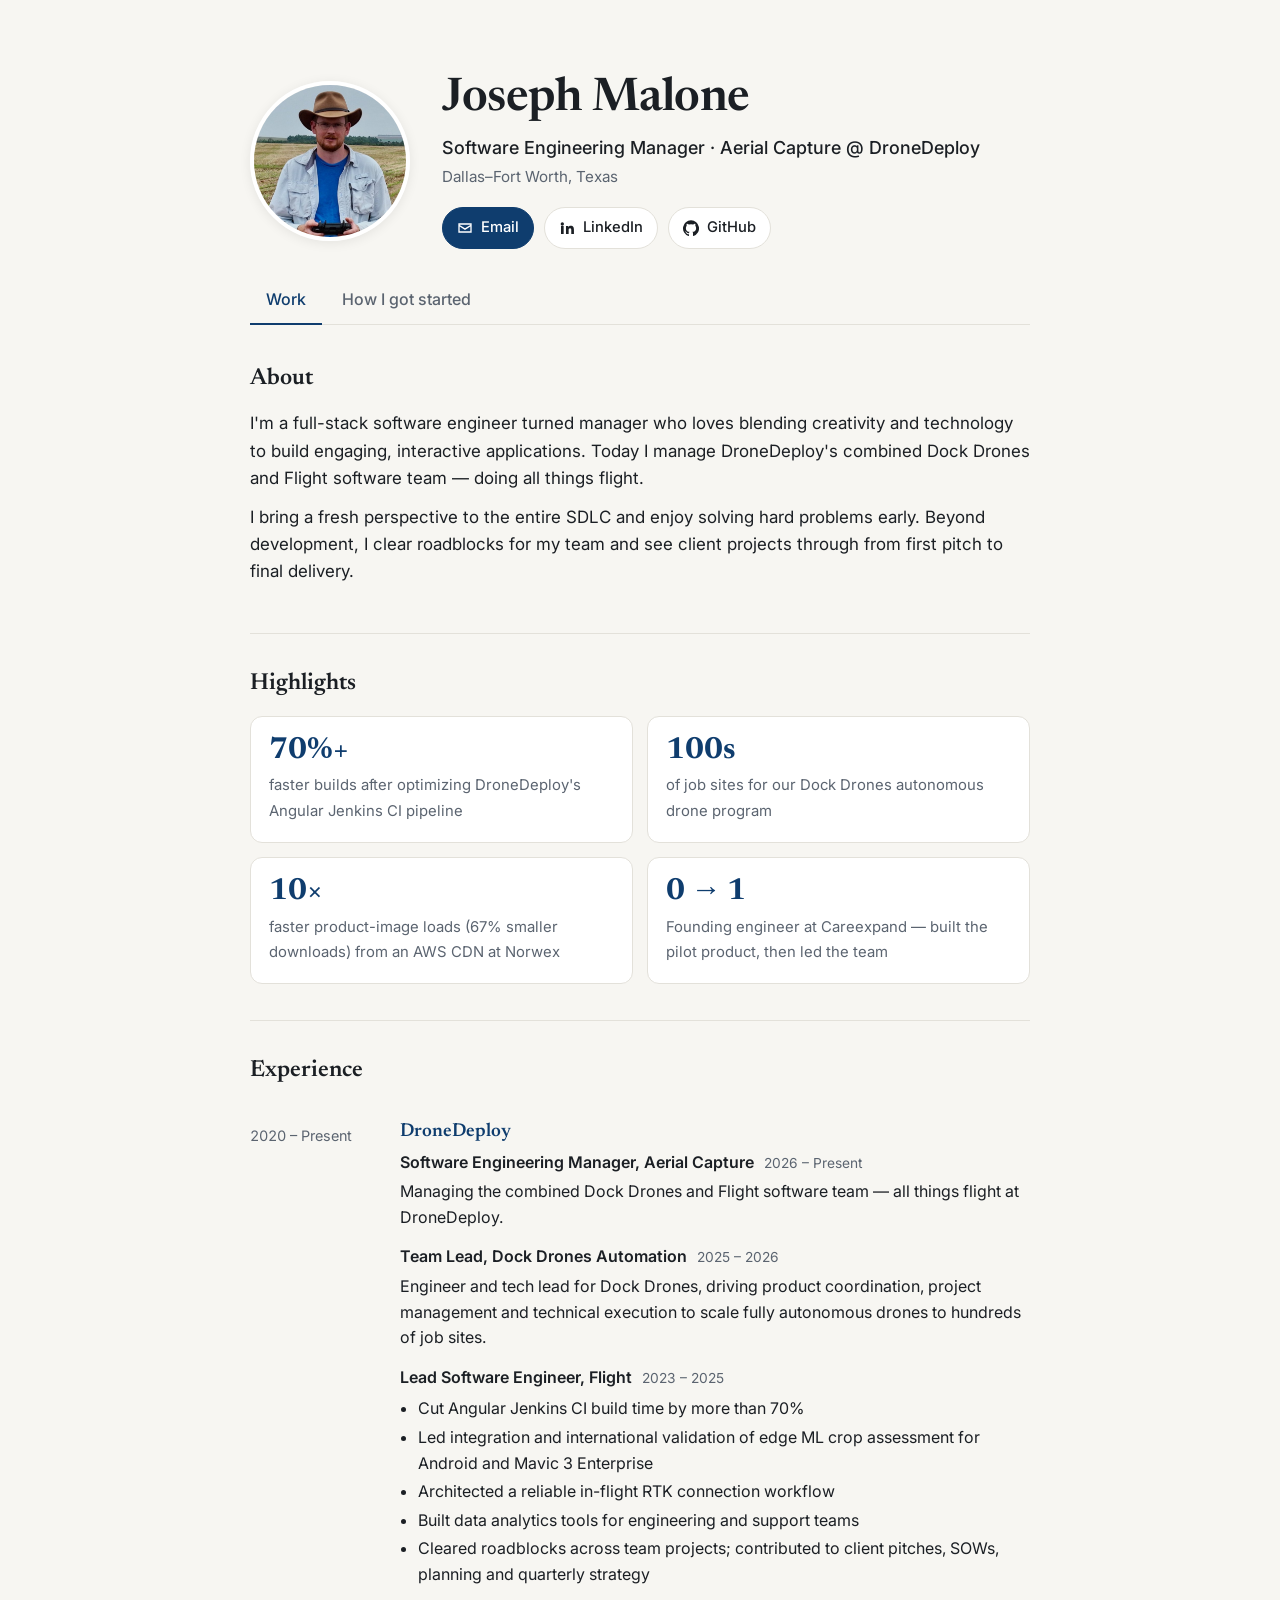
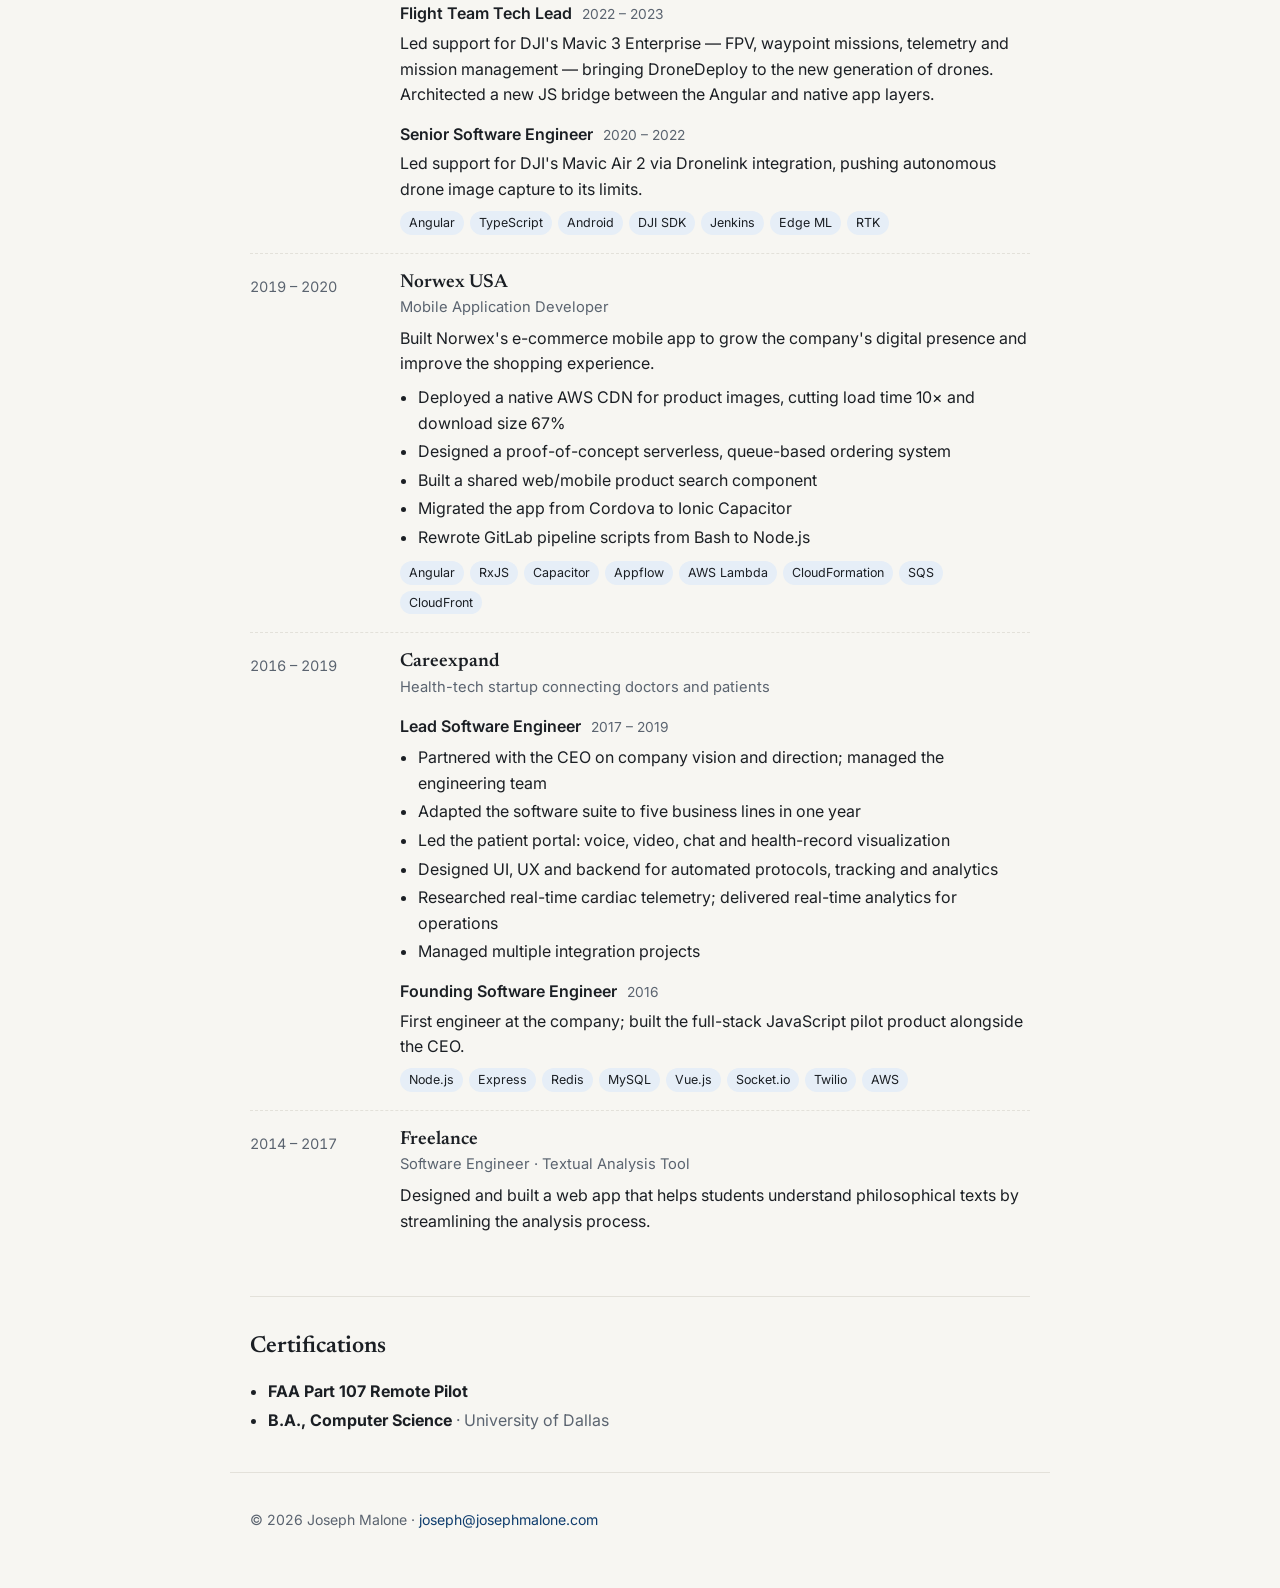
==== index.html @ ea299f33 "Smooth About wording on client work Co-Authored-By: Claude Opus 5.5 <noreply@anthropic.com>" ====
<!doctype html>
<html lang="en">
<head>
<meta charset="utf-8">
<meta name="viewport" content="width=device-width, initial-scale=1">
<title>Joseph Malone — Software Engineering Manager</title>
<meta name="description" content="Joseph Malone — Software Engineering Manager, Aerial Capture at DroneDeploy, leading the Dock Drones and Flight software team. Dallas–Fort Worth.">
<link rel="canonical" href="https://josephmalone.com/">
<meta property="og:type" content="profile">
<meta property="og:title" content="Joseph Malone — Software Engineering Manager">
<meta property="og:description" content="Software Engineering Manager, Aerial Capture at DroneDeploy — leading the Dock Drones and Flight software team.">
<meta property="og:url" content="https://josephmalone.com/">
<meta property="og:image" content="https://josephmalone.com/me.jpg">
<meta name="twitter:card" content="summary">
<meta name="theme-color" content="#0f3d6e">
<link rel="icon" href="/favicon.ico" sizes="32x32">
<link rel="apple-touch-icon" href="/apple-touch-icon.png">
<link rel="icon" type="image/svg+xml" href="data:image/svg+xml,<svg xmlns='http://www.w3.org/2000/svg' viewBox='0 0 64 64'><rect width='64' height='64' rx='14' fill='%230f3d6e'/><text x='32' y='42' font-family='Georgia,serif' font-size='28' fill='white' text-anchor='middle'>JM</text></svg>">
<script type="application/ld+json">
{"@context":"https://schema.org","@type":"Person","name":"Joseph Malone","jobTitle":"Software Engineering Manager","worksFor":{"@type":"Organization","name":"DroneDeploy"},"address":{"@type":"PostalAddress","addressLocality":"Dallas–Fort Worth","addressRegion":"TX"},"url":"https://josephmalone.com/","email":"mailto:joseph@josephmalone.com","alumniOf":"University of Dallas","sameAs":["https://www.linkedin.com/in/josephm28","https://github.com/josephm28"]}
</script>
<link rel="preconnect" href="https://fonts.googleapis.com">
<link rel="preconnect" href="https://fonts.gstatic.com" crossorigin>
<link href="https://fonts.googleapis.com/css2?family=Newsreader:opsz,wght@6..72,500;6..72,600&family=Inter:wght@400;500;600&display=swap" rel="stylesheet">
<style>
:root{
  --bg:#f7f6f2; --surface:#ffffff; --ink:#1b1f24; --muted:#5b6470; --line:#e3e1da;
  --accent:#0f3d6e; --accent-ink:#ffffff; --accent-soft:#e6eef7;
}
@media (prefers-color-scheme: dark){
  :root{ --bg:#111418; --surface:#181c21; --ink:#e8eaed; --muted:#9aa3ad; --line:#2a3038;
    --accent:#7fb2ea; --accent-ink:#0d1520; --accent-soft:#1a2633; }
}
*{box-sizing:border-box}
html{-webkit-text-size-adjust:100%}
body{margin:0;background:var(--bg);color:var(--ink);font:16px/1.6 Inter,system-ui,-apple-system,"Segoe UI",Roboto,sans-serif;-webkit-font-smoothing:antialiased}
a{color:var(--accent);text-decoration:none}
a:hover{text-decoration:underline}
.wrap{max-width:820px;margin:0 auto;padding:0 20px}
h1,h2,h3{font-family:Newsreader,Georgia,serif;font-weight:600;line-height:1.2;margin:0}

header.wrap{padding-top:72px;padding-bottom:28px}
.hero{display:grid;grid-template-columns:160px 1fr;gap:32px;align-items:center}
.hero img{width:160px;height:160px;border-radius:50%;object-fit:cover;object-position:50% 50%;border:4px solid var(--surface);box-shadow:0 2px 12px rgba(0,0,0,.08)}
h1{font-size:clamp(2.1rem,5vw,2.9rem);letter-spacing:-.01em}
.headline{margin:.4rem 0 .15rem;font-size:1.12rem;font-weight:500}
.loc{color:var(--muted);font-size:.95rem;margin:0}
.links{display:flex;flex-wrap:wrap;gap:10px;margin-top:18px}
.btn{display:inline-flex;align-items:center;gap:8px;padding:8px 14px;border-radius:999px;border:1px solid var(--line);background:var(--surface);color:var(--ink);font-size:.92rem;font-weight:500}
.btn:hover{text-decoration:none;border-color:var(--accent);color:var(--accent)}
.btn.primary{background:var(--accent);border-color:var(--accent);color:var(--accent-ink)}
.btn.primary:hover{opacity:.9;color:var(--accent-ink)}
.btn svg{width:16px;height:16px;fill:currentColor}

section{padding:36px 0;border-top:1px solid var(--line)}
h2{font-size:1.45rem;margin-bottom:18px}
.about p{margin:0 0 12px;font-size:1.06rem}

.wins{display:grid;grid-template-columns:repeat(2,1fr);gap:14px}
.win{background:var(--surface);border:1px solid var(--line);border-radius:12px;padding:18px}
.win b{display:block;font-family:Newsreader,Georgia,serif;font-size:1.9rem;color:var(--accent);line-height:1.1;margin-bottom:4px}
.win span{color:var(--muted);font-size:.93rem}

.job{display:grid;grid-template-columns:130px 1fr;gap:20px;padding:18px 0}
.job + .job{border-top:1px dashed var(--line)}
.when{color:var(--muted);font-size:.9rem;font-variant-numeric:tabular-nums;padding-top:3px}
.job h3{font-size:1.18rem}
.org-sub{color:var(--muted);font-size:.92rem;margin:2px 0 6px}
.role{margin-top:14px}
.role:first-of-type{margin-top:6px}
.role h4{margin:0;font-size:1rem;font-weight:600}
.role h4 small{font-weight:400;color:var(--muted);font-size:.86rem;margin-left:6px;white-space:nowrap}
.job p,.role p{margin:4px 0 8px}
.job ul{margin:6px 0 10px;padding-left:1.15rem}
.job li{margin:3px 0}
.tags{display:flex;flex-wrap:wrap;gap:6px;margin-top:8px}
.tags span{font-size:.78rem;padding:2px 9px;border-radius:999px;background:var(--accent-soft);color:var(--ink)}

.earlier{list-style:none;margin:0;padding:0}
.earlier li{display:grid;grid-template-columns:130px 1fr;gap:20px;padding:10px 0}
.earlier li + li{border-top:1px dashed var(--line)}
.earlier b{font-weight:600}
.earlier span{color:var(--muted)}

.cols{display:grid;grid-template-columns:repeat(2,1fr);gap:22px}
.cols h3{font-family:Inter,sans-serif;font-size:.8rem;text-transform:uppercase;letter-spacing:.08em;color:var(--muted);margin-bottom:6px}
.cols p,.cols ul{margin:0}
.cols ul{padding-left:1.1rem}
.certs{margin:0;padding-left:1.15rem}
.certs li{margin:3px 0}
.certs span{color:var(--muted)}

.tabs{display:flex;gap:4px;border-bottom:1px solid var(--line);margin-bottom:4px}
.tabs a{padding:10px 16px;color:var(--muted);font-weight:500;border-bottom:2px solid transparent;margin-bottom:-1px}
.tabs a:hover{text-decoration:none;color:var(--ink)}
.tabs a[aria-selected="true"]{color:var(--accent);border-bottom-color:var(--accent)}
.panel > section:first-child{border-top:none}
.js .panel[hidden]{display:none}
footer.wrap{padding-top:36px;padding-bottom:56px;border-top:1px solid var(--line);color:var(--muted);font-size:.88rem}

@media (max-width:640px){
  header.wrap{padding-top:44px;padding-bottom:20px}
  .hero{grid-template-columns:1fr;gap:18px}
  .hero img{width:112px;height:112px}
  .wins,.cols{grid-template-columns:1fr}
  .job,.earlier li{grid-template-columns:1fr;gap:2px}
}
@media print{
  .tabs{display:none}
  .panel[hidden]{display:block!important}
  body{background:#fff;font-size:12px}
  .links .btn{border:none;padding:0}
  section{padding:16px 0}
}
</style>
</head>
<body>
<header class="wrap">
  <div class="hero">
    <img src="me.jpg" alt="Portrait of Joseph Malone" width="160" height="160">
    <div>
      <h1>Joseph Malone</h1>
      <p class="headline">Software Engineering Manager · Aerial Capture @ DroneDeploy</p>
      <p class="loc">Dallas–Fort Worth, Texas</p>
      <div class="links">
        <a class="btn primary" href="mailto:joseph@josephmalone.com">
          <svg viewBox="0 0 24 24" aria-hidden="true"><path d="M2 5h20v14H2V5zm2 2v.5l8 5 8-5V7H4zm16 2.86-8 5-8-5V17h16V9.86z"/></svg>Email</a>
        <a class="btn" href="https://www.linkedin.com/in/josephm28" target="_blank" rel="noopener">
          <svg viewBox="0 0 24 24" aria-hidden="true"><path d="M4.98 3.5a2.5 2.5 0 1 1 0 5 2.5 2.5 0 0 1 0-5zM3 9h4v12H3V9zm7 0h3.8v1.7h.05c.53-1 1.830-2.05 3.77-2.05 4.03 0 4.78 2.65 4.78 6.1V21h-4v-5.5c0-1.3-.02-3-1.83-3-1.83 0-2.12 1.43-2.120 2.9V21h-4V9z"/></svg>LinkedIn</a>
        <a class="btn" href="https://github.com/josephm28" target="_blank" rel="noopener">
          <svg viewBox="0 0 24 24" aria-hidden="true"><path d="M12 .5a12 12 0 0 0-3.8 23.38c.6.11.82-.26.82-.58v-2.03c-3.34.73-4.040-1.61-4.040-1.61-.55-1.39-1.33-1.76-1.33-1.76-1.09-.74.08-.73.08-.73 1.2.09 1.84 1.24 1.84 1.24 1.07 1.83 2.8 1.3 3.49 1 .1-.78.42-1.3.76-1.6-2.67-.3-5.47-1.33-5.47-5.93 0-1.31.47-2.38 1.24-3.22-.13-.3-.54-1.52.12-3.18 0 0 1-.32 3.3 1.23a11.5 11.5 0 0 1 6 0c2.28-1.55 3.29-1.23 3.29-1.23.66 1.66.25 2.88.12 3.18.77.84 1.23 1.91 1.23 3.22 0 4.61-2.8 5.62-5.48 5.92.43.37.82 1.1.82 2.22v3.29c0 .32.22.7.83.58A12 12 0 0 0 12 .5z"/></svg>GitHub</a>
      </div>
    </div>
  </div>
</header>

<main class="wrap">
  <nav class="tabs" role="tablist" aria-label="Sections">
    <a href="#work" role="tab" id="tab-work" aria-controls="panel-work" aria-selected="true">Work</a>
    <a href="#started" role="tab" id="tab-started" aria-controls="panel-started" aria-selected="false">How I got started</a>
  </nav>
  <div id="panel-work" class="panel" role="tabpanel" aria-labelledby="tab-work">
  <section class="about" aria-labelledby="about">
    <h2 id="about">About</h2>
    <p>I'm a full-stack software engineer turned manager who loves blending creativity and technology to build engaging, interactive applications. Today I manage DroneDeploy's combined Dock Drones and Flight software team — doing all things flight.</p>
    <p>I bring a fresh perspective to the entire SDLC and enjoy solving hard problems early. Beyond development, I clear roadblocks for my team and see client projects through from first pitch to final delivery.</p>
  </section>

  <section aria-labelledby="highlights">
    <h2 id="highlights">Highlights</h2>
    <div class="wins">
      <div class="win"><b>70%+</b><span>faster builds after optimizing DroneDeploy's Angular Jenkins CI pipeline</span></div>
      <div class="win"><b>100s</b><span>of job sites for our Dock Drones autonomous drone program</span></div>
      <div class="win"><b>10×</b><span>faster product-image loads (67% smaller downloads) from an AWS CDN at Norwex</span></div>
      <div class="win"><b>0 → 1</b><span>Founding engineer at Careexpand — built the pilot product, then led the team</span></div>
    </div>
  </section>

  <section aria-labelledby="experience">
    <h2 id="experience">Experience</h2>

    <article class="job">
      <div class="when">2020 – Present</div>
      <div>
        <h3><a href="https://www.dronedeploy.com/" target="_blank" rel="noopener">DroneDeploy</a></h3>
        <div class="role">
          <h4>Software Engineering Manager, Aerial Capture <small>2026 – Present</small></h4>
          <p>Managing the combined Dock Drones and Flight software team — all things flight at DroneDeploy.</p>
        </div>
        <div class="role">
          <h4>Team Lead, Dock Drones Automation <small>2025 – 2026</small></h4>
          <p>Engineer and tech lead for Dock Drones, driving product coordination, project management and technical execution to scale fully autonomous drones to hundreds of job sites.</p>
        </div>
        <div class="role">
          <h4>Lead Software Engineer, Flight <small>2023 – 2025</small></h4>
          <ul>
            <li>Cut Angular Jenkins CI build time by more than 70%</li>
            <li>Led integration and international validation of edge ML crop assessment for Android and Mavic 3 Enterprise</li>
            <li>Architected a reliable in-flight RTK connection workflow</li>
            <li>Built data analytics tools for engineering and support teams</li>
            <li>Cleared roadblocks across team projects; contributed to client pitches, SOWs, planning and quarterly strategy</li>
          </ul>
        </div>
        <div class="role">
          <h4>Flight Team Tech Lead <small>2022 – 2023</small></h4>
          <p>Led support for DJI's Mavic 3 Enterprise — FPV, waypoint missions, telemetry and mission management — bringing DroneDeploy to the new generation of drones. Architected a new JS bridge between the Angular and native app layers.</p>
        </div>
        <div class="role">
          <h4>Senior Software Engineer <small>2020 – 2022</small></h4>
          <p>Led support for DJI's Mavic Air 2 via Dronelink integration, pushing autonomous drone image capture to its limits.</p>
        </div>
        <div class="tags"><span>Angular</span><span>TypeScript</span><span>Android</span><span>DJI SDK</span><span>Jenkins</span><span>Edge ML</span><span>RTK</span></div>
      </div>
    </article>

    <article class="job">
      <div class="when">2019 – 2020</div>
      <div>
        <h3>Norwex USA</h3>
        <div class="org-sub">Mobile Application Developer</div>
        <p>Built Norwex's e-commerce mobile app to grow the company's digital presence and improve the shopping experience.</p>
        <ul>
          <li>Deployed a native AWS CDN for product images, cutting load time 10× and download size 67%</li>
          <li>Designed a proof-of-concept serverless, queue-based ordering system</li>
          <li>Built a shared web/mobile product search component</li>
          <li>Migrated the app from Cordova to Ionic Capacitor</li>
          <li>Rewrote GitLab pipeline scripts from Bash to Node.js</li>
        </ul>
        <div class="tags"><span>Angular</span><span>RxJS</span><span>Capacitor</span><span>Appflow</span><span>AWS Lambda</span><span>CloudFormation</span><span>SQS</span><span>CloudFront</span></div>
      </div>
    </article>

    <article class="job">
      <div class="when">2016 – 2019</div>
      <div>
        <h3>Careexpand</h3>
        <div class="org-sub">Health-tech startup connecting doctors and patients</div>
        <div class="role">
          <h4>Lead Software Engineer <small>2017 – 2019</small></h4>
          <ul>
            <li>Partnered with the CEO on company vision and direction; managed the engineering team</li>
            <li>Adapted the software suite to five business lines in one year</li>
            <li>Led the patient portal: voice, video, chat and health-record visualization</li>
            <li>Designed UI, UX and backend for automated protocols, tracking and analytics</li>
            <li>Researched real-time cardiac telemetry; delivered real-time analytics for operations</li>
            <li>Managed multiple integration projects</li>
          </ul>
        </div>
        <div class="role">
          <h4>Founding Software Engineer <small>2016</small></h4>
          <p>First engineer at the company; built the full-stack JavaScript pilot product alongside the CEO.</p>
        </div>
        <div class="tags"><span>Node.js</span><span>Express</span><span>Redis</span><span>MySQL</span><span>Vue.js</span><span>Socket.io</span><span>Twilio</span><span>AWS</span></div>
      </div>
    </article>

    <article class="job">
      <div class="when">2014 – 2017</div>
      <div>
        <h3>Freelance</h3>
        <div class="org-sub">Software Engineer · Textual Analysis Tool</div>
        <p>Designed and built a web app that helps students understand philosophical texts by streamlining the analysis process.</p>
      </div>
    </article>
  </section>

  <section aria-labelledby="certifications">
    <h2 id="certifications">Certifications</h2>
    <ul class="certs">
      <li><b>FAA Part 107 Remote Pilot</b></li>
      <li><b>B.A., Computer Science</b> <span>· University of Dallas</span></li>
    </ul>
  </section>

  </div>
  <div id="panel-started" class="panel" role="tabpanel" aria-labelledby="tab-started">
  <section aria-labelledby="earlier">
    <h2 id="earlier">Earlier</h2>
    <ul class="earlier">
      <li><div class="when">2015</div><div><b>Computer Science Teacher</b>, Rex Programming<br><span>Taught middle schoolers introductory PHP and server-side programming.</span></div></li>
      <li><div class="when">2013, 2014</div><div><b>Student Intern</b>, Sandia National Laboratories — Center for Cyber Defenders<br><span>Led a team building a network-traffic analysis UI; extended the open-source Trigger project; built a Python API for REST and JSON-RPC.</span></div></li>
      <li><div class="when">2012 – 2016</div><div><b>Student Aide</b>, University of Dallas (Rome Office)<br><span>Office IT and website solutions.</span></div></li>
      <li><div class="when">2011, 2012</div><div><b>Software Engineer Intern</b>, Air Force Research Laboratory, Kirtland AFB<br><span>Workflow tools for digital paperwork, SharePoint sites, SQL procedures and web apps.</span></div></li>
    </ul>
  </section>

  <section aria-labelledby="more">
    <h2 id="more">Education &amp; more</h2>
    <div class="cols">
      <div><h3>Education</h3><p><b>University of Dallas</b>, 2012 – 2016<br>B.A., Computer Science and Classics</p></div>
      <div><h3>Top skills</h3><p>Technical problem-solving and obstacle removal · Solution architecture · Solution delivery</p></div>
      <div><h3>Languages</h3><p>English (native) · Latin, Ancient Greek (limited working)</p></div>
      <div><h3>Honors</h3><ul><li>ACM International Collegiate Programming Contest (3×)</li><li>3rd Award, International Science and Engineering Fair — Computer Science</li><li>1st Place, New Mexico State Science Fair — Math</li></ul></div>
    </div>
  </section>
  </div>
</main>

<footer class="wrap">
  © <span id="y">2026</span> Joseph Malone · <a href="mailto:joseph@josephmalone.com">joseph@josephmalone.com</a>
</footer>
<script>document.getElementById('y').textContent=new Date().getFullYear()</script>
<script>
document.documentElement.classList.add('js');
(function(){
  var tabs=[].slice.call(document.querySelectorAll('.tabs a'));
  // Panels use id="panel-<name>" so a #<name> URL never matches an element and the browser doesn't jump.
  function valid(id){var el=id&&document.getElementById('panel-'+id);return el&&el.classList.contains('panel')?'panel-'+id:'panel-work';}
  function show(id){
    id=valid(id);
    tabs.forEach(function(t){
      var on=t.getAttribute('aria-controls')===id;
      t.setAttribute('aria-selected',on);
      t.tabIndex=on?0:-1;
      document.getElementById(t.getAttribute('aria-controls')).hidden=!on;
    });
  }
  function select(t,focus){
    var id=t.getAttribute('aria-controls');
    show(id.replace('panel-',''));
    if(focus)t.focus();
    try{history.replaceState(null,'','#'+id.replace('panel-',''))}catch(e){}
  }
  tabs.forEach(function(t,i){
    t.addEventListener('click',function(ev){ev.preventDefault();select(t);});
    t.addEventListener('keydown',function(ev){
      var n=tabs.length,j=null;
      if(ev.key==='ArrowRight')j=(i+1)%n;
      else if(ev.key==='ArrowLeft')j=(i-1+n)%n;
      else if(ev.key==='Home')j=0;
      else if(ev.key==='End')j=n-1;
      else if(ev.key===' '){ev.preventDefault();select(t);return;}
      if(j!==null){ev.preventDefault();select(tabs[j],true);}
    });
  });
  window.addEventListener('hashchange',function(){show(location.hash.slice(1));});
  show(location.hash.slice(1));
})();
</script>
</body>
</html>
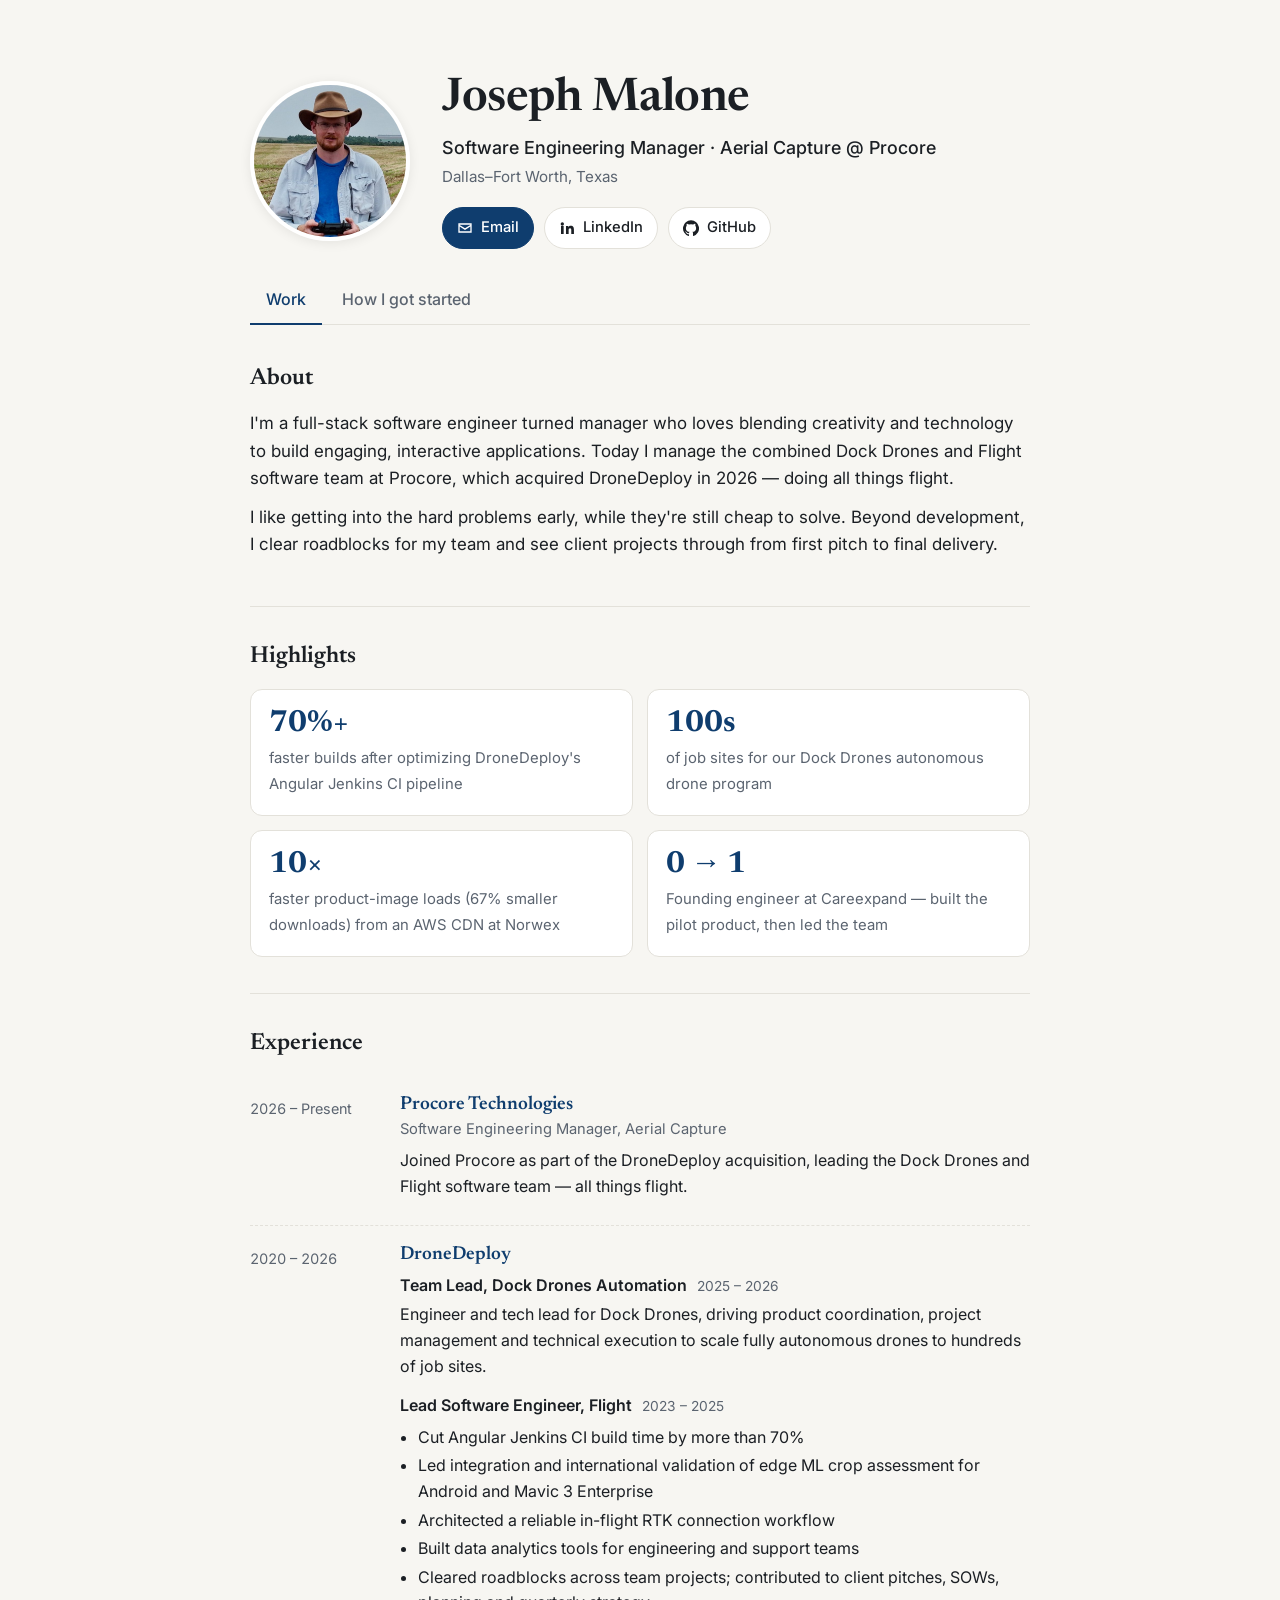
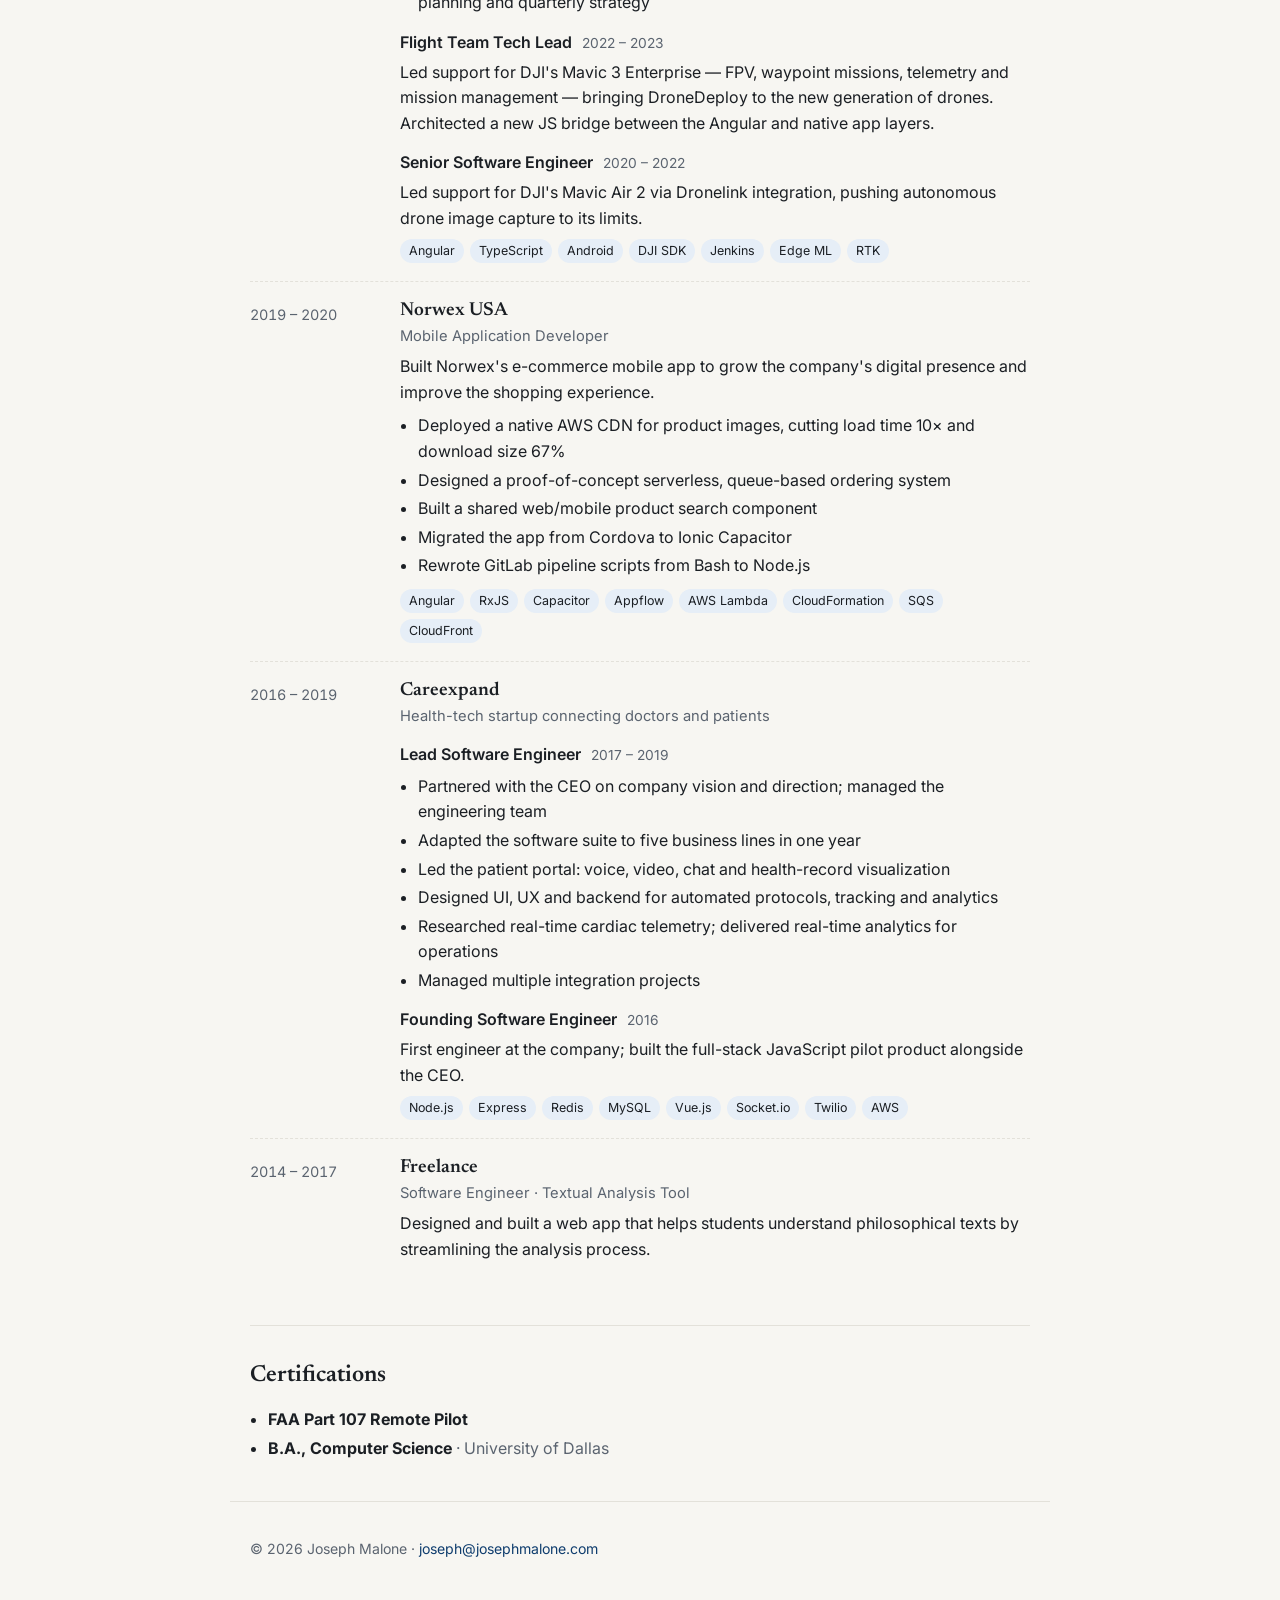
==== commit dfd10c77: "Add Procore role after DroneDeploy acquisition; rework About paragraph - Headline, meta, structured " ====
--- a/index.html
+++ b/index.html
@@ -4,11 +4,11 @@
 <meta charset="utf-8">
 <meta name="viewport" content="width=device-width, initial-scale=1">
 <title>Joseph Malone — Software Engineering Manager</title>
-<meta name="description" content="Joseph Malone — Software Engineering Manager, Aerial Capture at DroneDeploy, leading the Dock Drones and Flight software team. Dallas–Fort Worth.">
+<meta name="description" content="Joseph Malone — Software Engineering Manager, Aerial Capture at Procore, leading the Dock Drones and Flight software team. Dallas–Fort Worth.">
 <link rel="canonical" href="https://josephmalone.com/">
 <meta property="og:type" content="profile">
 <meta property="og:title" content="Joseph Malone — Software Engineering Manager">
-<meta property="og:description" content="Software Engineering Manager, Aerial Capture at DroneDeploy — leading the Dock Drones and Flight software team.">
+<meta property="og:description" content="Software Engineering Manager, Aerial Capture at Procore — leading the Dock Drones and Flight software team.">
 <meta property="og:url" content="https://josephmalone.com/">
 <meta property="og:image" content="https://josephmalone.com/me.jpg">
 <meta name="twitter:card" content="summary">
@@ -17,7 +17,7 @@
 <link rel="apple-touch-icon" href="/apple-touch-icon.png">
 <link rel="icon" type="image/svg+xml" href="data:image/svg+xml,<svg xmlns='http://www.w3.org/2000/svg' viewBox='0 0 64 64'><rect width='64' height='64' rx='14' fill='%230f3d6e'/><text x='32' y='42' font-family='Georgia,serif' font-size='28' fill='white' text-anchor='middle'>JM</text></svg>">
 <script type="application/ld+json">
-{"@context":"https://schema.org","@type":"Person","name":"Joseph Malone","jobTitle":"Software Engineering Manager","worksFor":{"@type":"Organization","name":"DroneDeploy"},"address":{"@type":"PostalAddress","addressLocality":"Dallas–Fort Worth","addressRegion":"TX"},"url":"https://josephmalone.com/","email":"mailto:joseph@josephmalone.com","alumniOf":"University of Dallas","sameAs":["https://www.linkedin.com/in/josephm28","https://github.com/josephm28"]}
+{"@context":"https://schema.org","@type":"Person","name":"Joseph Malone","jobTitle":"Software Engineering Manager","worksFor":{"@type":"Organization","name":"Procore Technologies"},"address":{"@type":"PostalAddress","addressLocality":"Dallas–Fort Worth","addressRegion":"TX"},"url":"https://josephmalone.com/","email":"mailto:joseph@josephmalone.com","alumniOf":"University of Dallas","sameAs":["https://www.linkedin.com/in/josephm28","https://github.com/josephm28"]}
 </script>
 <link rel="preconnect" href="https://fonts.googleapis.com">
 <link rel="preconnect" href="https://fonts.gstatic.com" crossorigin>
@@ -120,7 +120,7 @@
     <img src="me.jpg" alt="Portrait of Joseph Malone" width="160" height="160">
     <div>
       <h1>Joseph Malone</h1>
-      <p class="headline">Software Engineering Manager · Aerial Capture @ DroneDeploy</p>
+      <p class="headline">Software Engineering Manager · Aerial Capture @ Procore</p>
       <p class="loc">Dallas–Fort Worth, Texas</p>
       <div class="links">
         <a class="btn primary" href="mailto:joseph@josephmalone.com">
@@ -142,8 +142,8 @@
   <div id="panel-work" class="panel" role="tabpanel" aria-labelledby="tab-work">
   <section class="about" aria-labelledby="about">
     <h2 id="about">About</h2>
-    <p>I'm a full-stack software engineer turned manager who loves blending creativity and technology to build engaging, interactive applications. Today I manage DroneDeploy's combined Dock Drones and Flight software team — doing all things flight.</p>
-    <p>I bring a fresh perspective to the entire SDLC and enjoy solving hard problems early. Beyond development, I clear roadblocks for my team and see client projects through from first pitch to final delivery.</p>
+    <p>I'm a full-stack software engineer turned manager who loves blending creativity and technology to build engaging, interactive applications. Today I manage the combined Dock Drones and Flight software team at Procore, which acquired DroneDeploy in 2026 — doing all things flight.</p>
+    <p>I like getting into the hard problems early, while they're still cheap to solve. Beyond development, I clear roadblocks for my team and see client projects through from first pitch to final delivery.</p>
   </section>
 
   <section aria-labelledby="highlights">
@@ -160,13 +160,18 @@
     <h2 id="experience">Experience</h2>
 
     <article class="job">
-      <div class="when">2020 – Present</div>
+      <div class="when">2026 – Present</div>
+      <div>
+        <h3><a href="https://www.procore.com/" target="_blank" rel="noopener">Procore Technologies</a></h3>
+        <div class="org-sub">Software Engineering Manager, Aerial Capture</div>
+        <p>Joined Procore as part of the DroneDeploy acquisition, leading the Dock Drones and Flight software team — all things flight.</p>
+      </div>
+    </article>
+
+    <article class="job">
+      <div class="when">2020 – 2026</div>
       <div>
         <h3><a href="https://www.dronedeploy.com/" target="_blank" rel="noopener">DroneDeploy</a></h3>
-        <div class="role">
-          <h4>Software Engineering Manager, Aerial Capture <small>2026 – Present</small></h4>
-          <p>Managing the combined Dock Drones and Flight software team — all things flight at DroneDeploy.</p>
-        </div>
         <div class="role">
           <h4>Team Lead, Dock Drones Automation <small>2025 – 2026</small></h4>
           <p>Engineer and tech lead for Dock Drones, driving product coordination, project management and technical execution to scale fully autonomous drones to hundreds of job sites.</p>
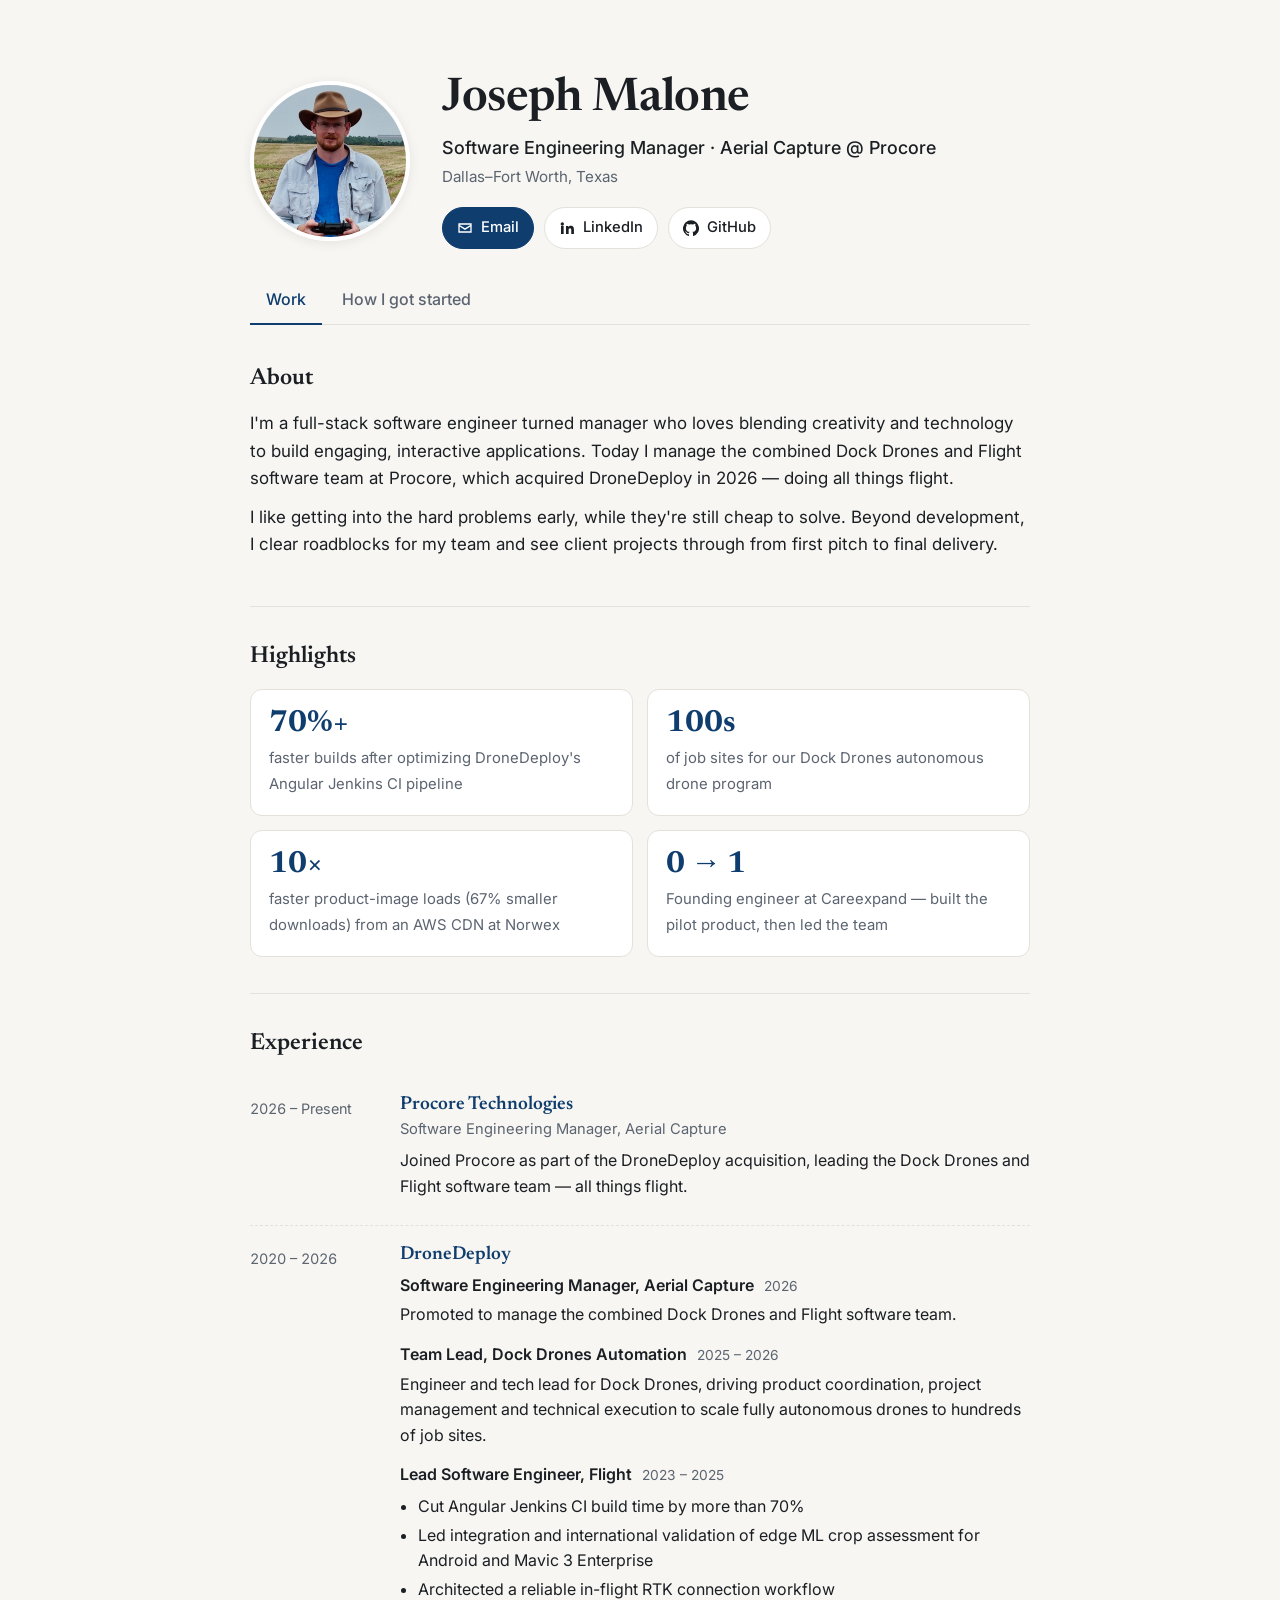
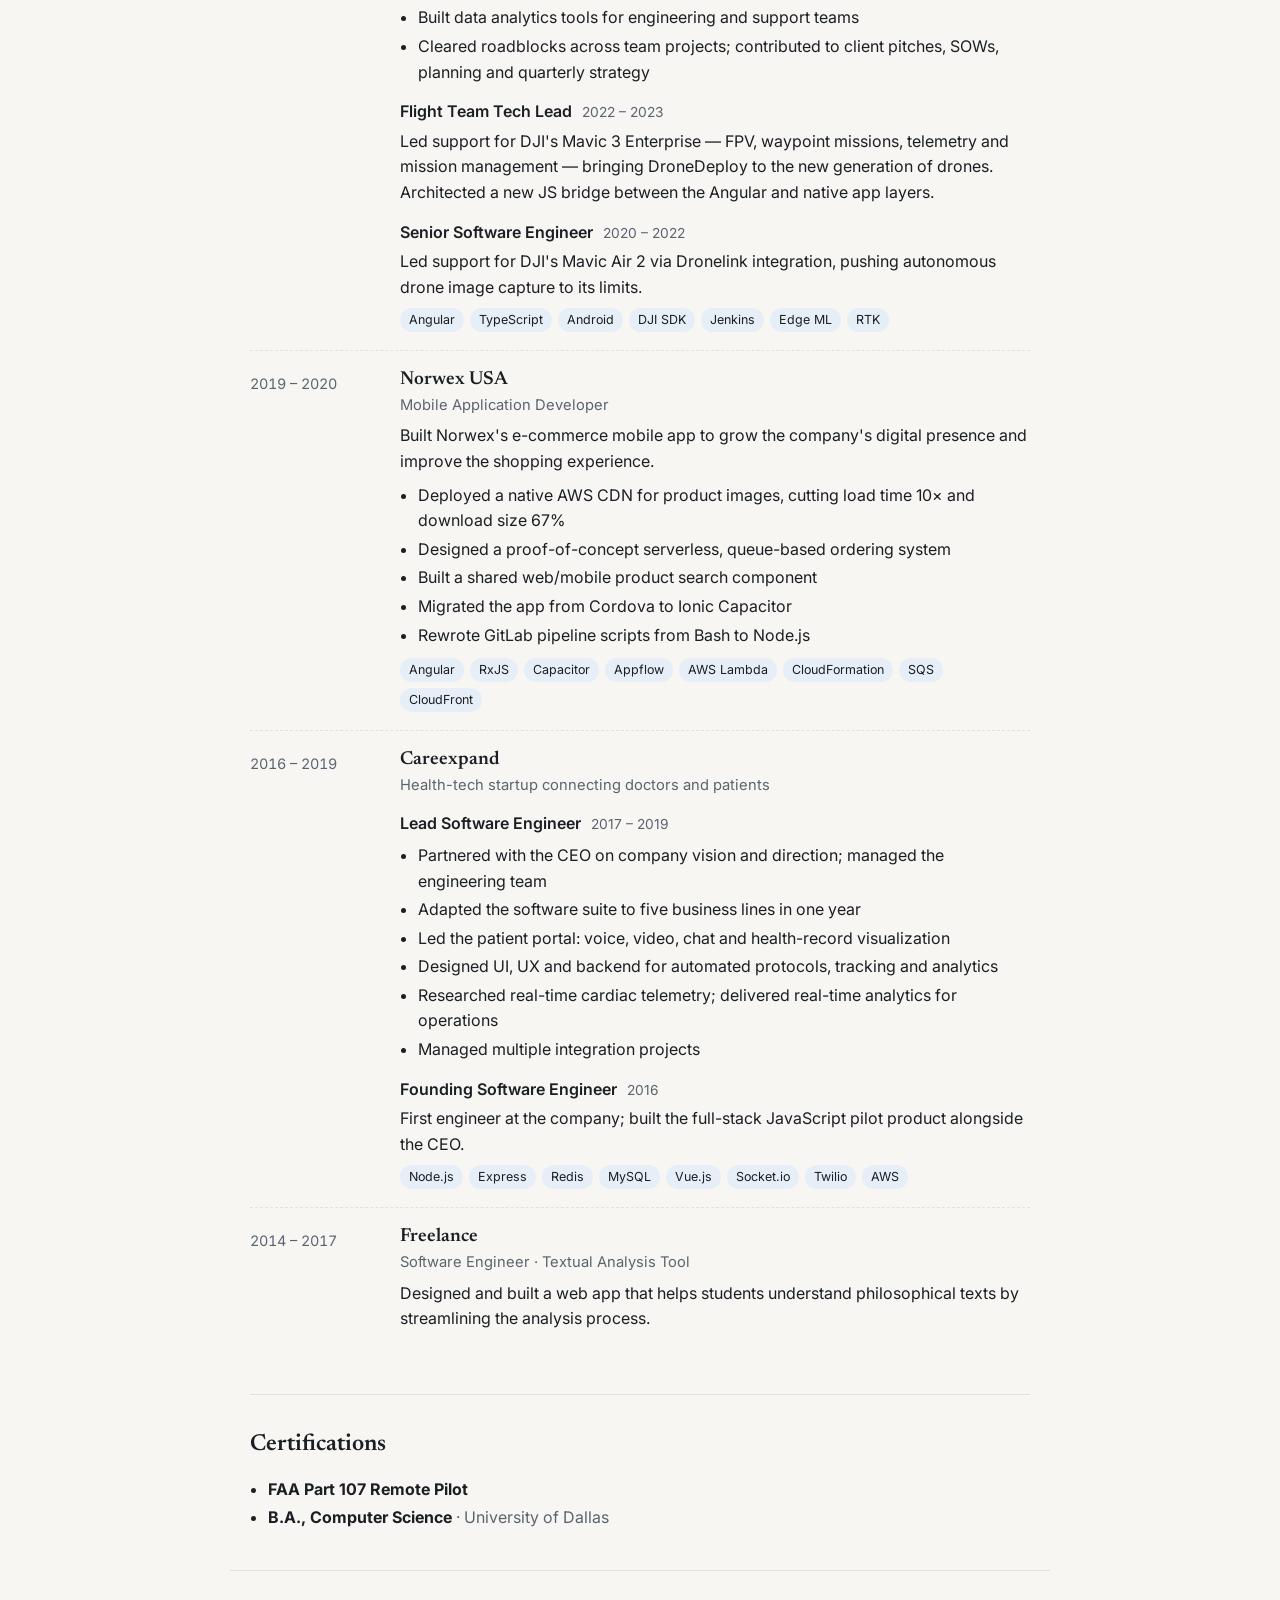
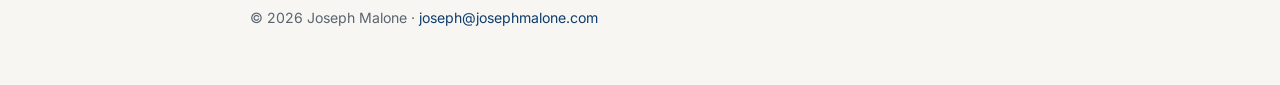
==== commit 41bc6073: "Show manager promotion at DroneDeploy before acquisition Co-Authored-By: Claude Opus 5.5 <noreply@an" ====
--- a/index.html
+++ b/index.html
@@ -172,6 +172,10 @@
       <div class="when">2020 – 2026</div>
       <div>
         <h3><a href="https://www.dronedeploy.com/" target="_blank" rel="noopener">DroneDeploy</a></h3>
+        <div class="role">
+          <h4>Software Engineering Manager, Aerial Capture <small>2026</small></h4>
+          <p>Promoted to manage the combined Dock Drones and Flight software team.</p>
+        </div>
         <div class="role">
           <h4>Team Lead, Dock Drones Automation <small>2025 – 2026</small></h4>
           <p>Engineer and tech lead for Dock Drones, driving product coordination, project management and technical execution to scale fully autonomous drones to hundreds of job sites.</p>
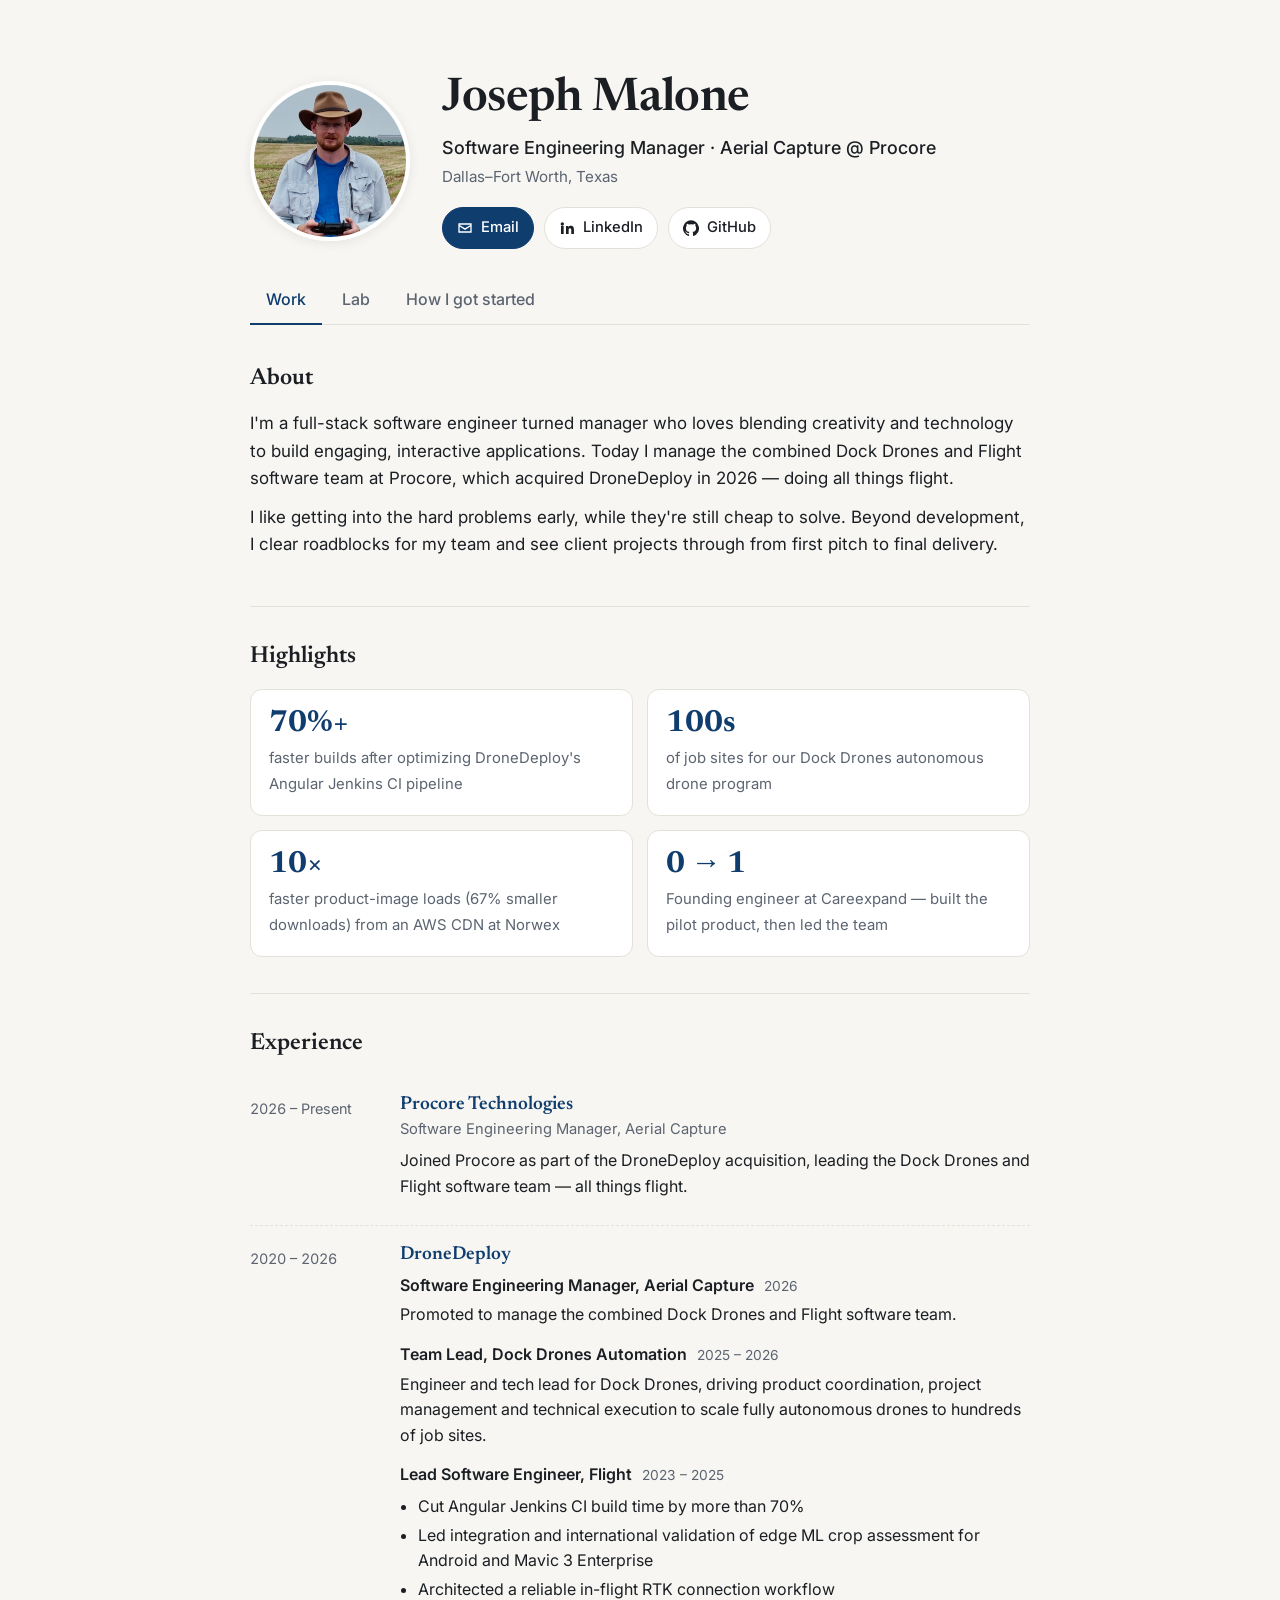
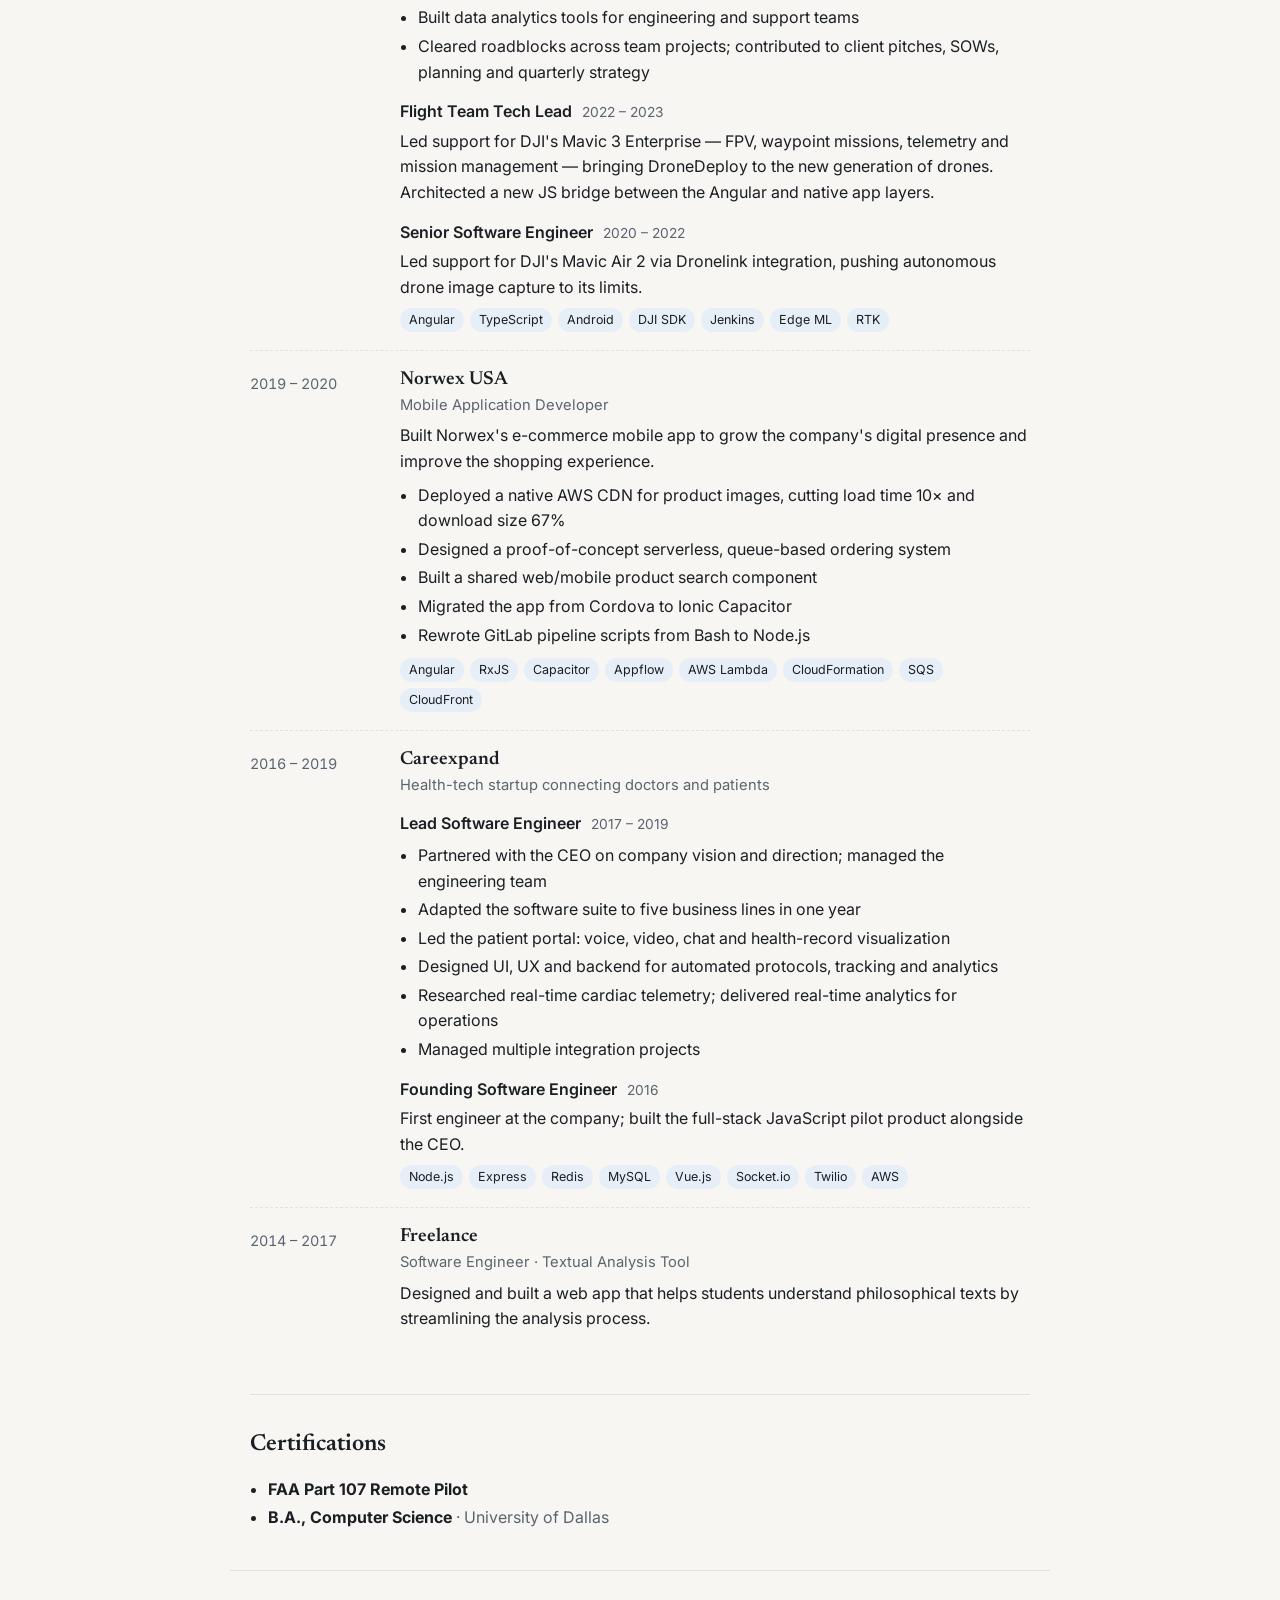
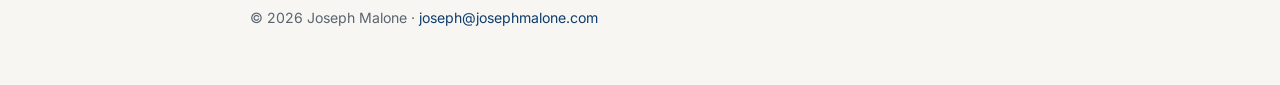
==== commit 5e4d3b0f: "Add Lab tab with sudoku solver write-up - New Lab tab with tile grid; tiles open their own pages und" ====
--- a/index.html
+++ b/index.html
@@ -95,6 +95,14 @@
 .tabs a:hover{text-decoration:none;color:var(--ink)}
 .tabs a[aria-selected="true"]{color:var(--accent);border-bottom-color:var(--accent)}
 .panel > section:first-child{border-top:none}
+.lab-intro{color:var(--muted);margin:-8px 0 18px}
+.lab-grid{display:grid;grid-template-columns:repeat(auto-fill,minmax(240px,1fr));gap:14px}
+.tile{display:flex;flex-direction:column;background:var(--surface);border:1px solid var(--line);border-radius:12px;padding:18px;color:var(--ink);transition:border-color .15s,transform .15s}
+.tile:hover{text-decoration:none;border-color:var(--accent);transform:translateY(-2px)}
+.tile .tag{align-self:flex-start;font-size:.74rem;font-weight:600;letter-spacing:.04em;text-transform:uppercase;padding:2px 9px;border-radius:999px;background:var(--accent-soft);color:var(--accent);margin-bottom:10px}
+.tile h3{font-size:1.15rem;margin-bottom:6px}
+.tile p{color:var(--muted);font-size:.93rem;margin:0 0 12px;flex:1}
+.tile .more{color:var(--accent);font-size:.9rem;font-weight:500}
 .js .panel[hidden]{display:none}
 footer.wrap{padding-top:36px;padding-bottom:56px;border-top:1px solid var(--line);color:var(--muted);font-size:.88rem}
 
@@ -137,6 +145,7 @@
 <main class="wrap">
   <nav class="tabs" role="tablist" aria-label="Sections">
     <a href="#work" role="tab" id="tab-work" aria-controls="panel-work" aria-selected="true">Work</a>
+    <a href="#lab" role="tab" id="tab-lab" aria-controls="panel-lab" aria-selected="false">Lab</a>
     <a href="#started" role="tab" id="tab-started" aria-controls="panel-started" aria-selected="false">How I got started</a>
   </nav>
   <div id="panel-work" class="panel" role="tabpanel" aria-labelledby="tab-work">
@@ -261,6 +270,20 @@
     </ul>
   </section>
 
+  </div>
+  <div id="panel-lab" class="panel" role="tabpanel" aria-labelledby="tab-lab">
+  <section aria-labelledby="lab-heading">
+    <h2 id="lab-heading">Lab</h2>
+    <p class="lab-intro">Experiments, demos, write-ups and ways I'm using AI, in various states of finished.</p>
+    <div class="lab-grid">
+      <a class="tile" href="/lab/sudoku/">
+        <span class="tag">Experiment</span>
+        <h3>Solving sudoku without looking it up</h3>
+        <p>A 2019 challenge: write a solver from first principles, then point it at the "world's hardest" sudoku.</p>
+        <span class="more">Read →</span>
+      </a>
+    </div>
+  </section>
   </div>
   <div id="panel-started" class="panel" role="tabpanel" aria-labelledby="tab-started">
   <section aria-labelledby="earlier">
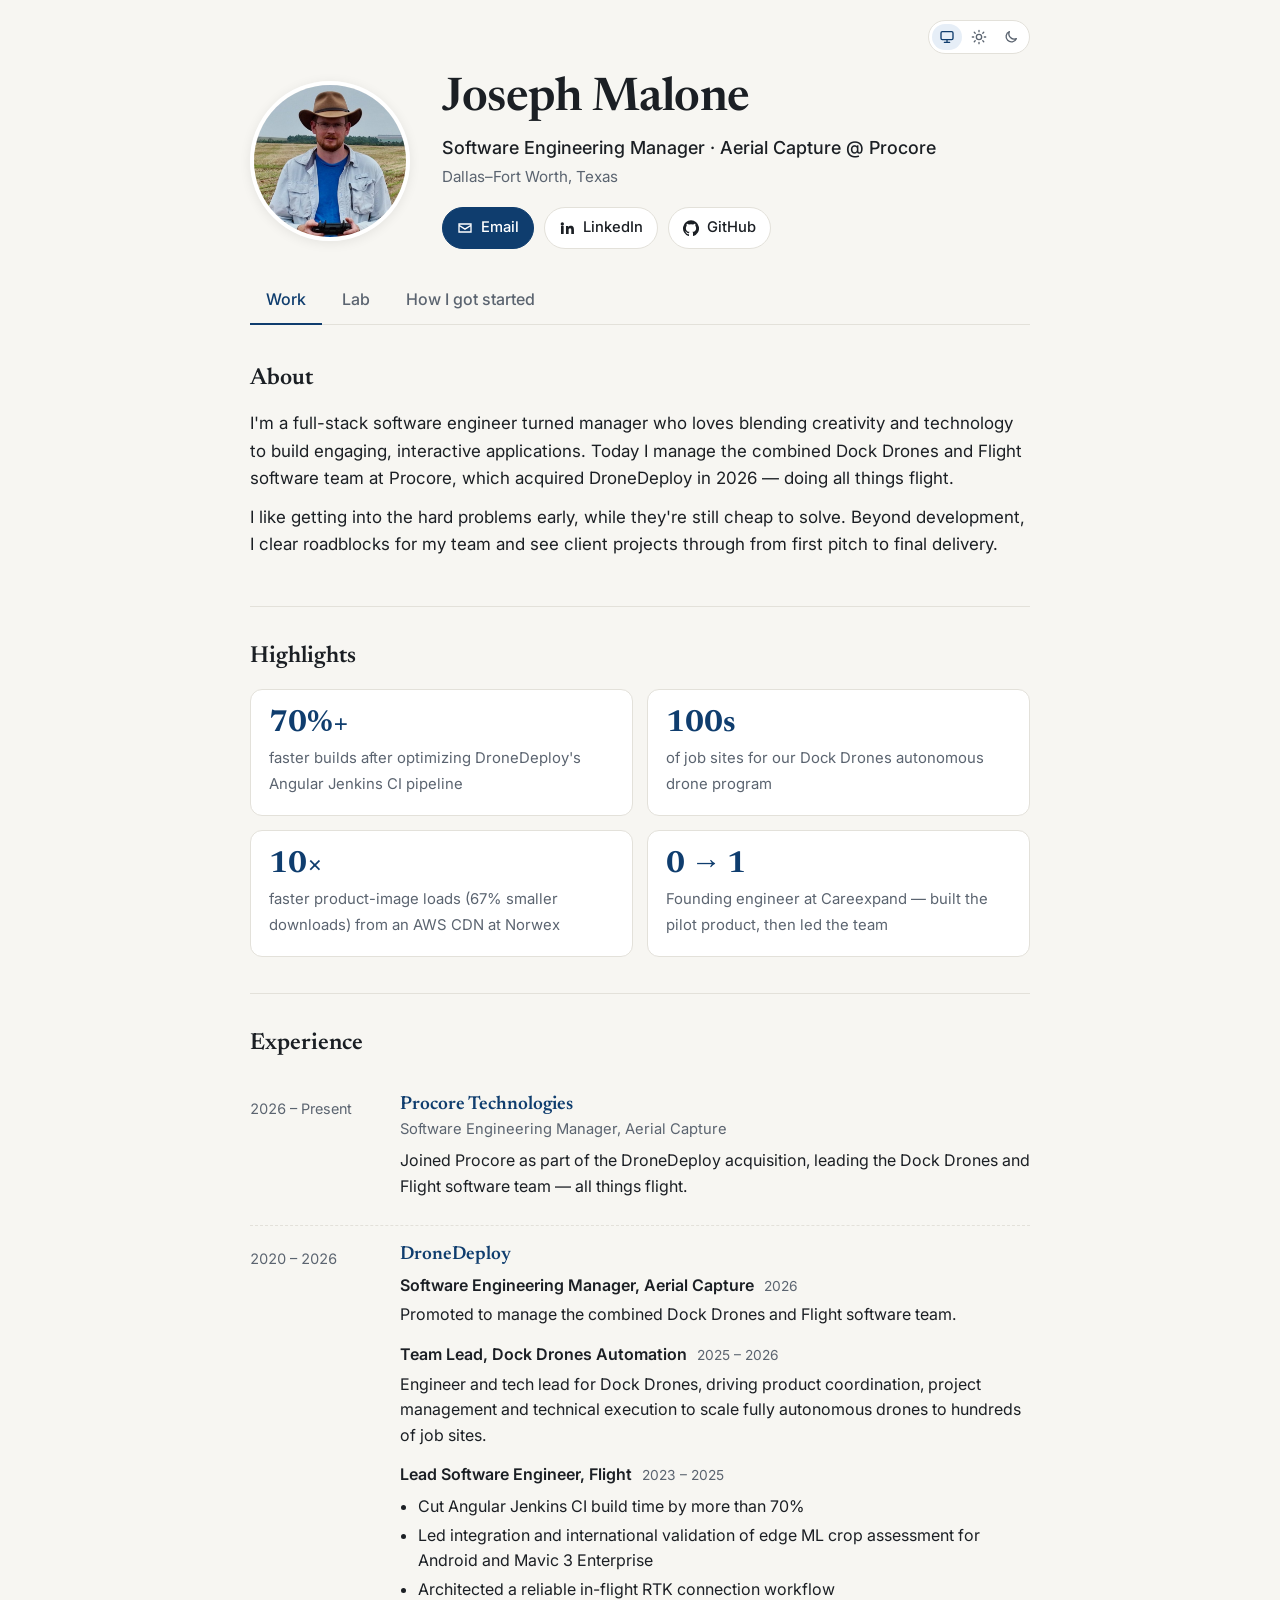
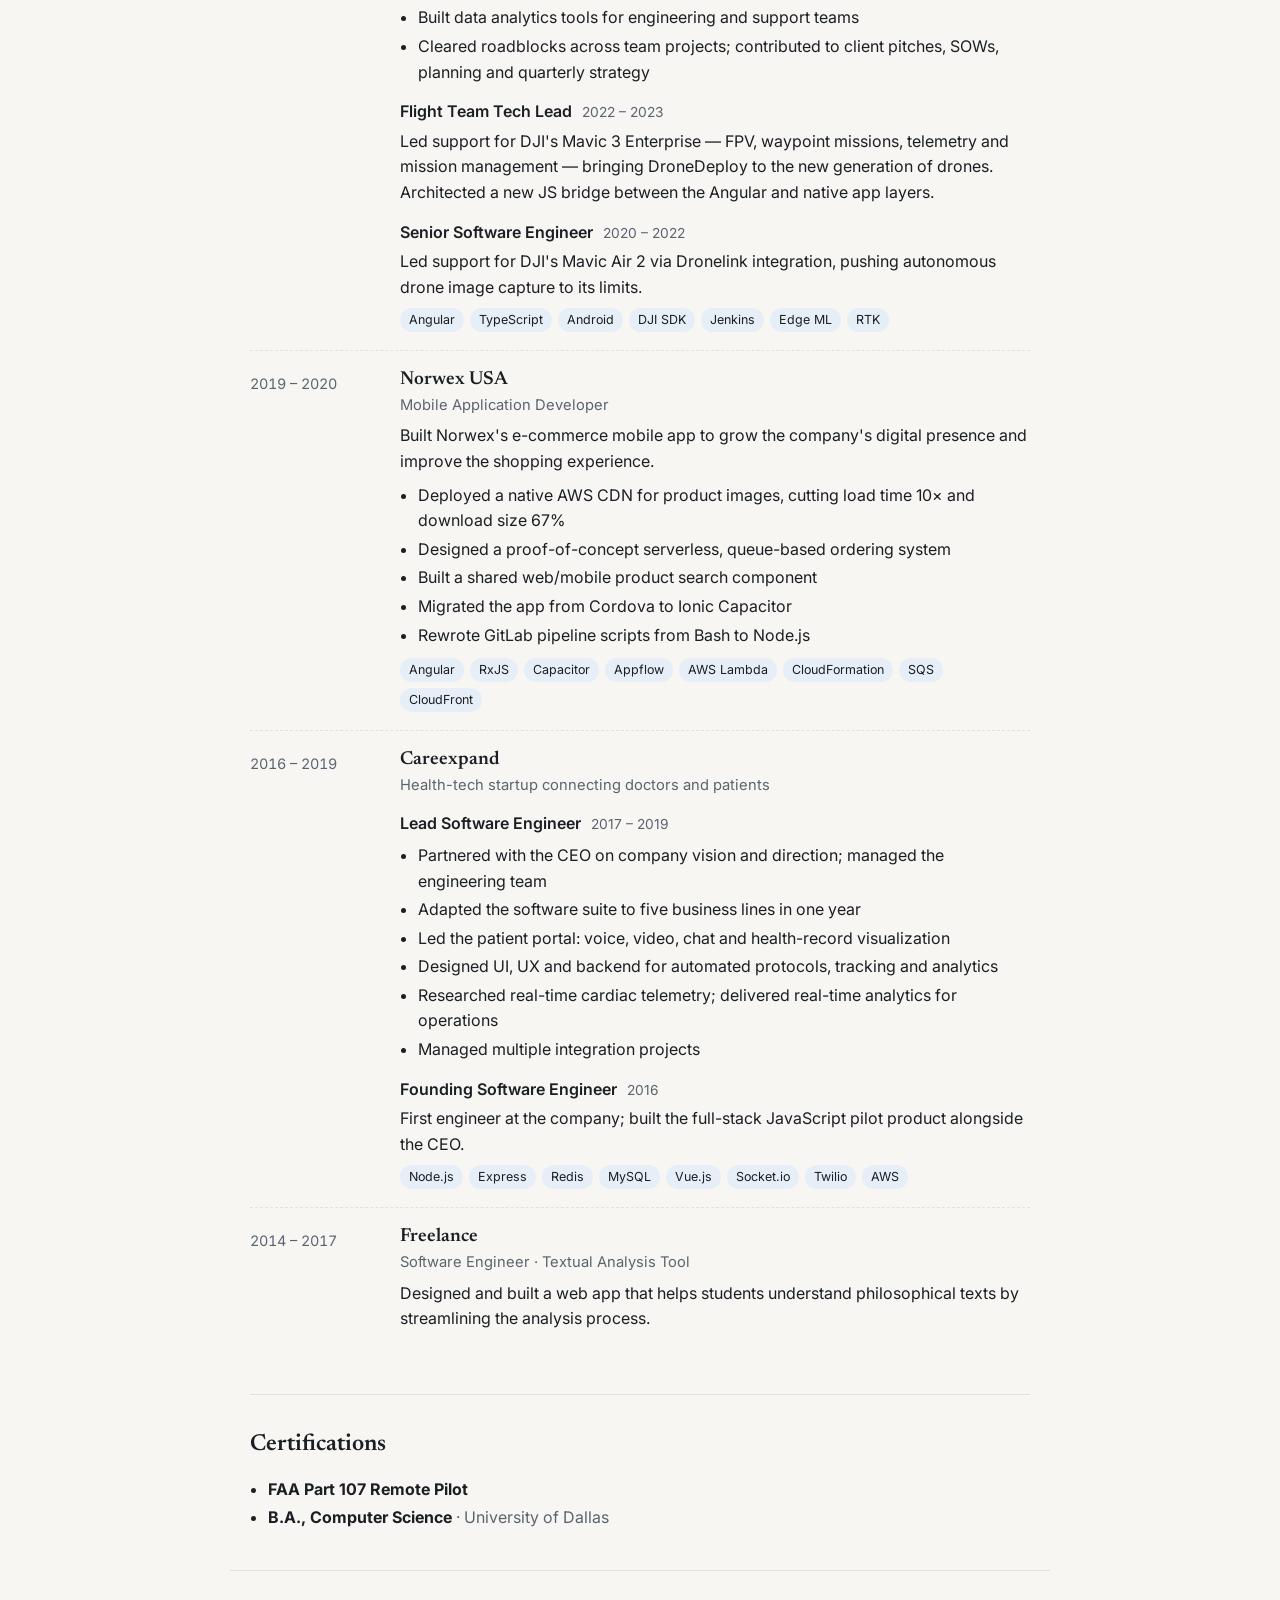
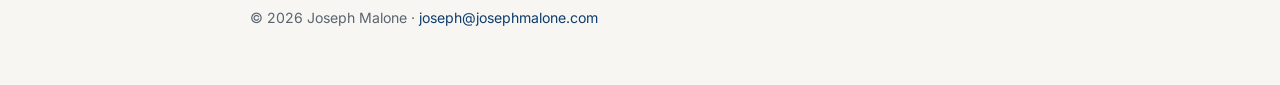
==== commit 20cc1ebd: "Add light/dark/system theme switcher - theme.js renders a System / Light / Dark switch on every page" ====
--- a/index.html
+++ b/index.html
@@ -13,6 +13,8 @@
 <meta property="og:image" content="https://josephmalone.com/me.jpg">
 <meta name="twitter:card" content="summary">
 <meta name="theme-color" content="#0f3d6e">
+<script>try{var t=localStorage.getItem("theme");if(t==="light"||t==="dark")document.documentElement.setAttribute("data-theme",t)}catch(e){}</script>
+<script src="/theme.js" defer></script>
 <link rel="icon" href="/favicon.ico" sizes="32x32">
 <link rel="apple-touch-icon" href="/apple-touch-icon.png">
 <link rel="icon" type="image/svg+xml" href="data:image/svg+xml,<svg xmlns='http://www.w3.org/2000/svg' viewBox='0 0 64 64'><rect width='64' height='64' rx='14' fill='%230f3d6e'/><text x='32' y='42' font-family='Georgia,serif' font-size='28' fill='white' text-anchor='middle'>JM</text></svg>">
@@ -27,10 +29,9 @@
   --bg:#f7f6f2; --surface:#ffffff; --ink:#1b1f24; --muted:#5b6470; --line:#e3e1da;
   --accent:#0f3d6e; --accent-ink:#ffffff; --accent-soft:#e6eef7;
 }
-@media (prefers-color-scheme: dark){
-  :root{ --bg:#111418; --surface:#181c21; --ink:#e8eaed; --muted:#9aa3ad; --line:#2a3038;
-    --accent:#7fb2ea; --accent-ink:#0d1520; --accent-soft:#1a2633; }
-}
+:root{color-scheme:light}
+:root[data-theme="dark"]{--bg:#111418;--surface:#181c21;--ink:#e8eaed;--muted:#9aa3ad;--line:#2a3038;--accent:#7fb2ea;--accent-ink:#0d1520;--accent-soft:#1a2633;color-scheme:dark}
+@media (prefers-color-scheme: dark){:root:not([data-theme="light"]){--bg:#111418;--surface:#181c21;--ink:#e8eaed;--muted:#9aa3ad;--line:#2a3038;--accent:#7fb2ea;--accent-ink:#0d1520;--accent-soft:#1a2633;color-scheme:dark}}
 *{box-sizing:border-box}
 html{-webkit-text-size-adjust:100%}
 body{margin:0;background:var(--bg);color:var(--ink);font:16px/1.6 Inter,system-ui,-apple-system,"Segoe UI",Roboto,sans-serif;-webkit-font-smoothing:antialiased}
@@ -39,7 +40,8 @@
 .wrap{max-width:820px;margin:0 auto;padding:0 20px}
 h1,h2,h3{font-family:Newsreader,Georgia,serif;font-weight:600;line-height:1.2;margin:0}
 
-header.wrap{padding-top:72px;padding-bottom:28px}
+header.wrap{position:relative;padding-top:72px;padding-bottom:28px}
+.theme-host{position:absolute;top:20px;right:20px}
 .hero{display:grid;grid-template-columns:160px 1fr;gap:32px;align-items:center}
 .hero img{width:160px;height:160px;border-radius:50%;object-fit:cover;object-position:50% 50%;border:4px solid var(--surface);box-shadow:0 2px 12px rgba(0,0,0,.08)}
 h1{font-size:clamp(2.1rem,5vw,2.9rem);letter-spacing:-.01em}
@@ -108,6 +110,7 @@
 
 @media (max-width:640px){
   header.wrap{padding-top:44px;padding-bottom:20px}
+  .theme-host{top:14px}
   .hero{grid-template-columns:1fr;gap:18px}
   .hero img{width:112px;height:112px}
   .wins,.cols{grid-template-columns:1fr}
@@ -124,6 +127,7 @@
 </head>
 <body>
 <header class="wrap">
+  <div class="theme-host" data-theme-switch></div>
   <div class="hero">
     <img src="me.jpg" alt="Portrait of Joseph Malone" width="160" height="160">
     <div>
@@ -278,7 +282,7 @@
     <div class="lab-grid">
       <a class="tile" href="/lab/sudoku/">
         <span class="tag">Experiment</span>
-        <h3>Solving sudoku without looking it up</h3>
+        <h3>Solving sudoku from scratch</h3>
         <p>A 2019 challenge: write a solver from first principles, then point it at the "world's hardest" sudoku.</p>
         <span class="more">Read →</span>
       </a>
